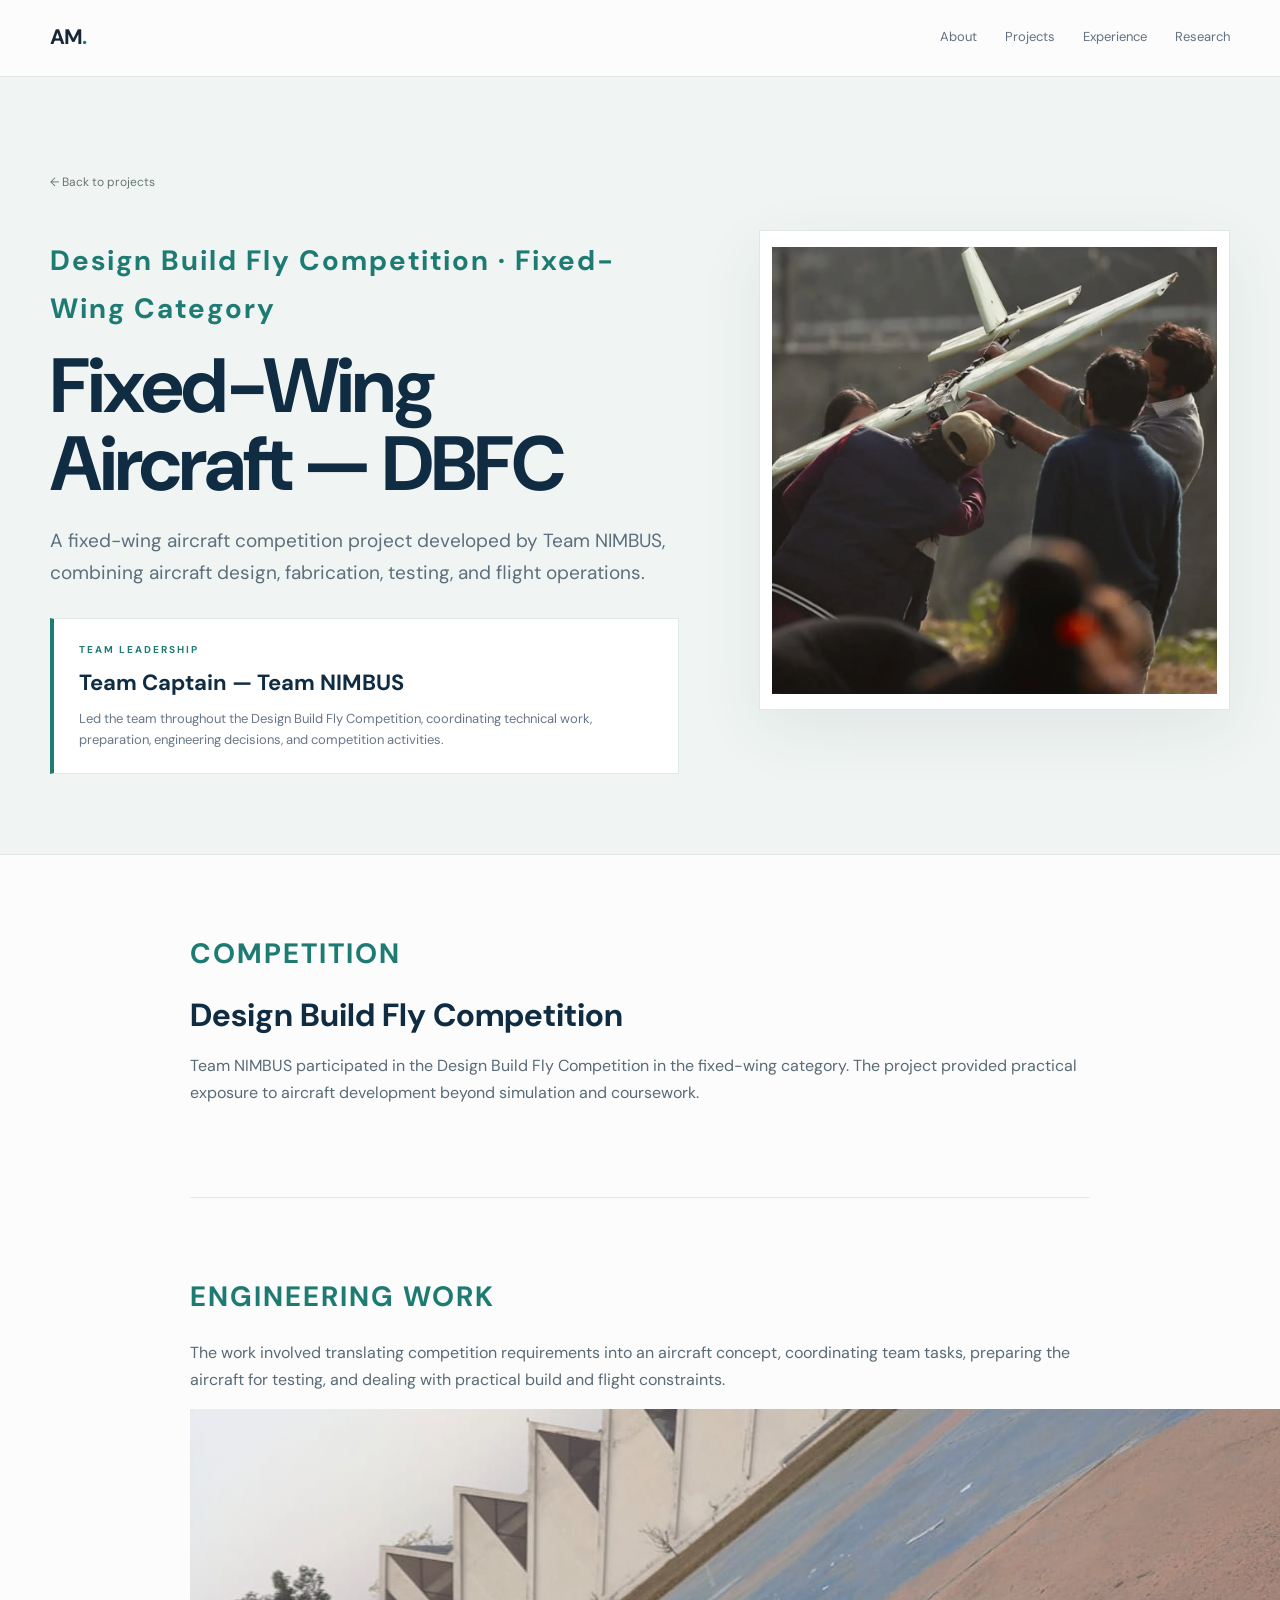
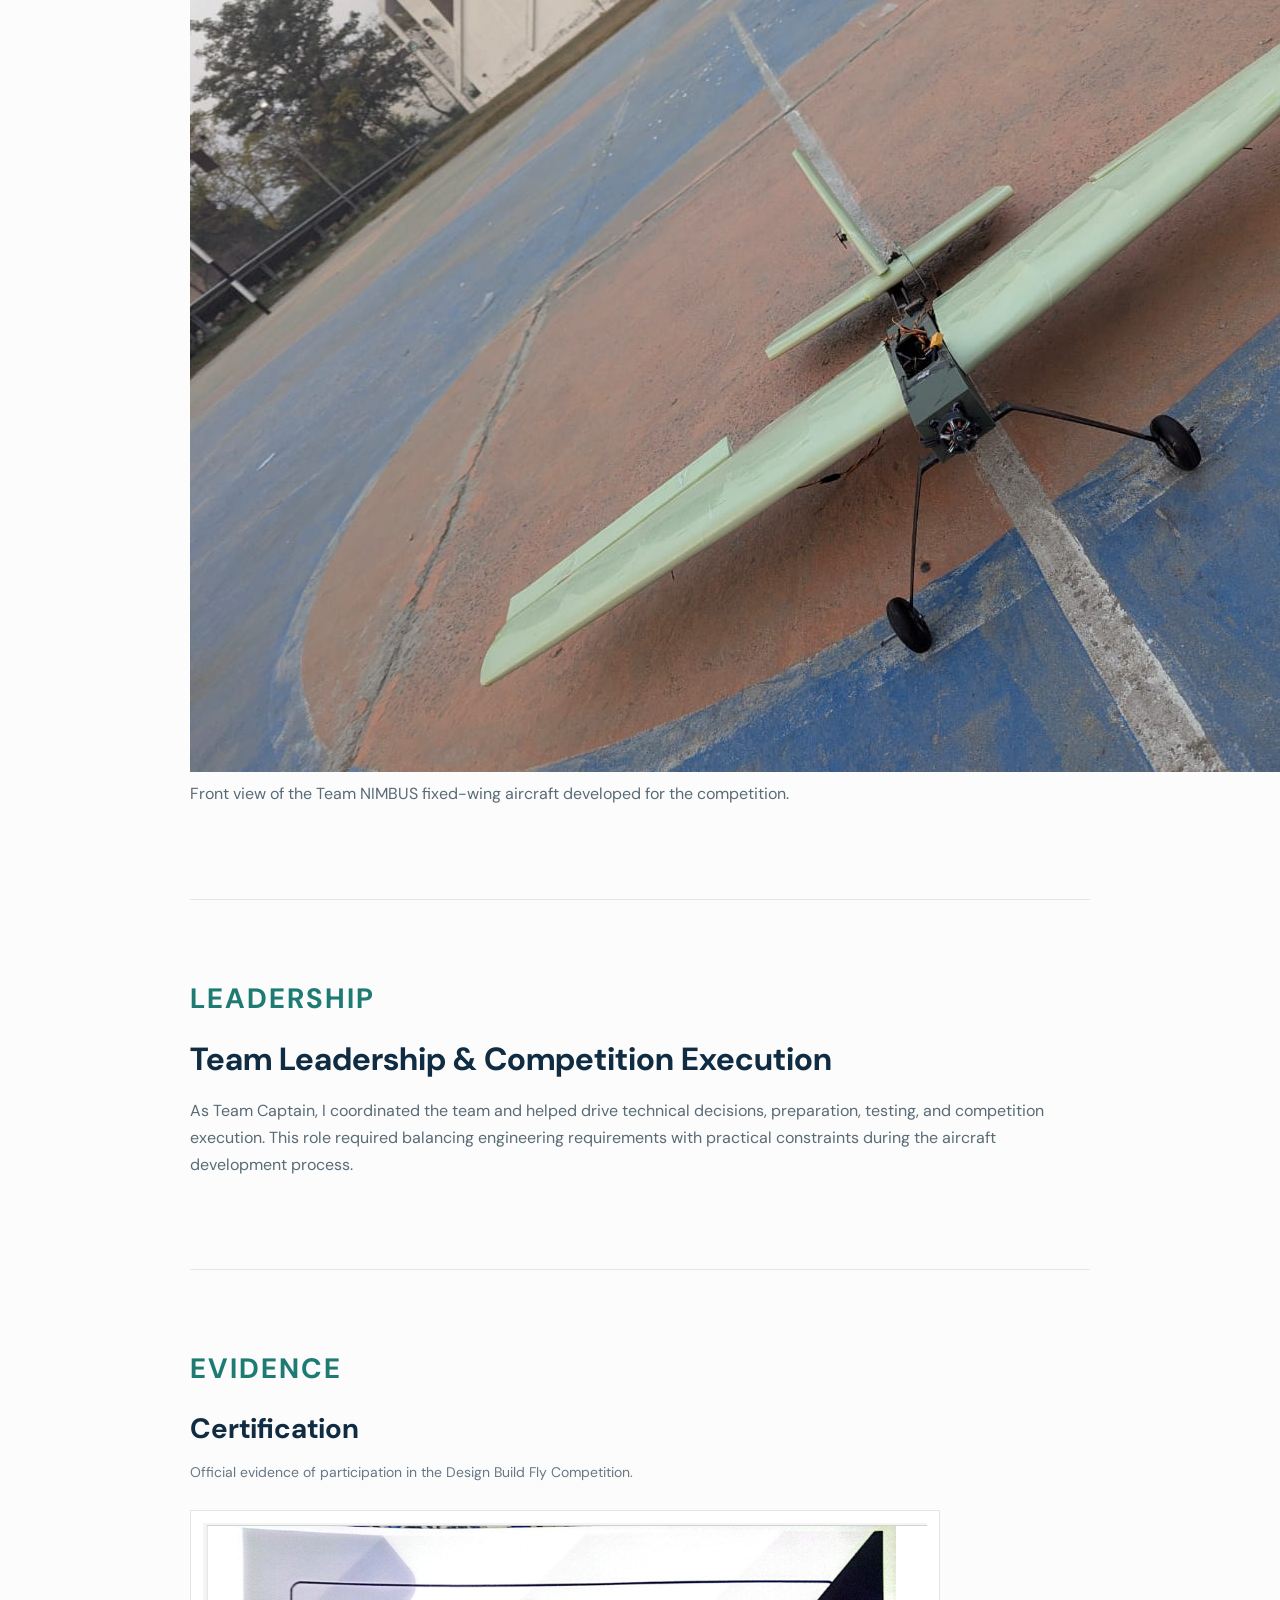
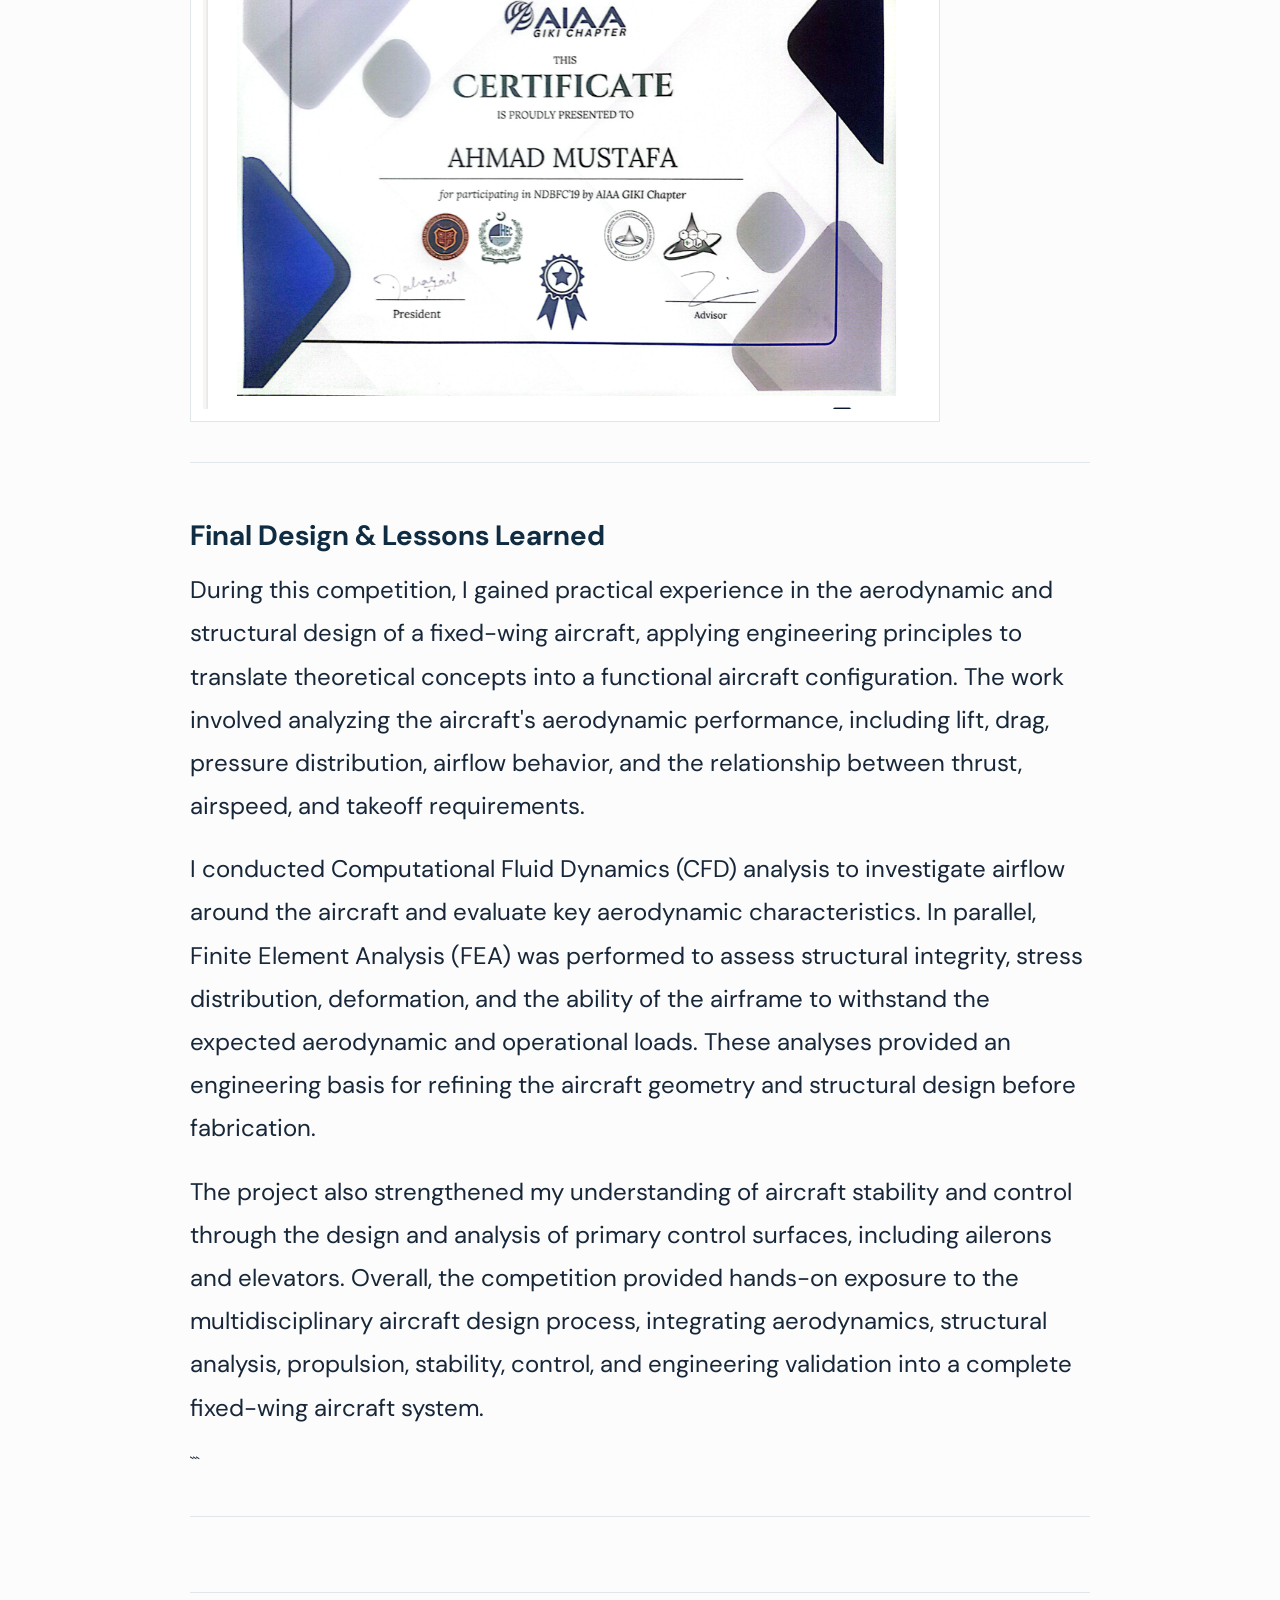
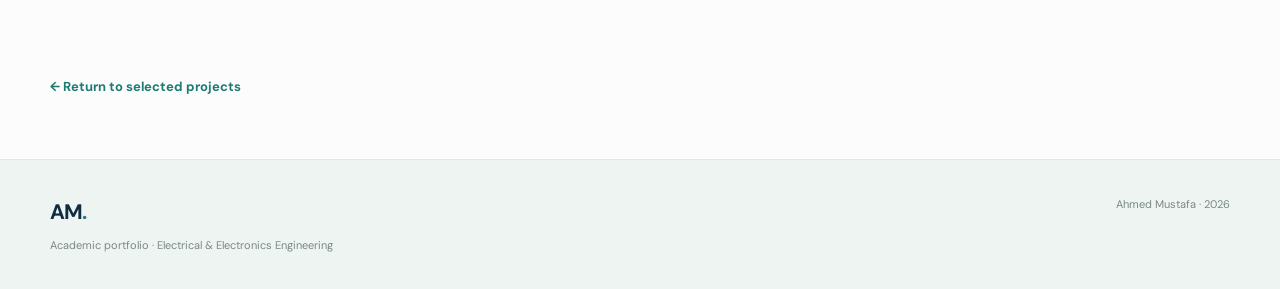
==== projects/dbfc.html @ f2a0d2e7 "Initial academic portfolio" ====
<!doctype html>
<html lang="en">

<head>
    <meta charset="utf-8">
    <meta name="viewport" content="width=device-width, initial-scale=1">

    <title>Fixed-Wing Aircraft — DBFC | Ahmed Mustafa</title>

    <link rel="stylesheet" href="../style.css">
    <link rel="stylesheet" href="../assets/project.css">
</head>

<body>

    <!-- =====================================================
         HEADER / NAVIGATION
         ===================================================== -->

    <header class="site-header">

        <div class="container nav">

            <a class="brand" href="../index.html">
                AM<span>.</span>
            </a>

            <button
                class="menu-toggle"
                aria-label="Menu"
            >
                ☰
            </button>

            <nav class="nav-links">

                <a href="../index.html#about">
                    About
                </a>

                <a href="../index.html#projects">
                    Projects
                </a>

                <a href="../index.html#experience">
                    Experience
                </a>

                <a href="../index.html#research">
                    Research
                </a>

            </nav>

        </div>

    </header>


    <!-- =====================================================
         MAIN CONTENT
         ===================================================== -->

    <main>


        <!-- =================================================
             PROJECT HERO
             ================================================= -->

        <section class="detail-hero">

            <div class="container detail-hero-grid">


                <!-- Project Information -->

                <div>

                    <a
                        class="back-link"
                        href="../index.html#projects"
                    >
                        ← Back to projects
                    </a>

                    <p class="eyebrow">
                        Design Build Fly Competition ·
                        Fixed-Wing Category
                    </p>

                    <h1>
                        Fixed-Wing Aircraft — DBFC
                    </h1>

                    <p class="detail-intro">
                        A fixed-wing aircraft competition project
                        developed by Team NIMBUS, combining aircraft
                        design, fabrication, testing, and flight
                        operations.
                    </p>


                    <!-- Leadership Highlight -->

                    <div class="leadership-highlight">

                        <p class="leadership-label">
                            TEAM LEADERSHIP
                        </p>

                        <p class="leadership-title">
                            Team Captain — Team NIMBUS
                        </p>

                        <p class="leadership-description">
                            Led the team throughout the Design Build
                            Fly Competition, coordinating technical
                            work, preparation, engineering decisions,
                            and competition activities.
                        </p>

                    </div>

                </div>


                <!-- Project Aircraft Photograph -->

                <div class="detail-image">

                    <img
                        src="../assets/dbfc2.jpeg"
                        alt="Team NIMBUS fixed-wing aircraft"
                    >

                </div>

            </div>

        </section>


        <!-- =================================================
             COMPETITION
             ================================================= -->

        <section class="detail-section">

            <p class="section-kicker">
                COMPETITION
            </p>

            <div class="detail-text">

                <h2 class="detail-heading">
                    Design Build Fly Competition
                </h2>

                <p>
                    Team NIMBUS participated in the Design Build Fly
                    Competition in the fixed-wing category. The
                    project provided practical exposure to aircraft
                    development beyond simulation and coursework.
                </p>

            </div>

        </section>


        <!-- =================================================
             ENGINEERING WORK
             ================================================= -->

        <section class="detail-section">

            <p class="section-kicker">
                ENGINEERING WORK
            </p>

            <div class="detail-text">

                <p>
                    The work involved translating competition
                    requirements into an aircraft concept,
                    coordinating team tasks, preparing the aircraft
                    for testing, and dealing with practical build
                    and flight constraints.
                </p>


                <!-- Aircraft Front Photograph -->

                <div class="dbfc-engineering-image">

                    <img
                        src="../assets/Front.jpeg"
                        alt="Front view of Team NIMBUS fixed-wing aircraft"
                    >

                    <p class="image-caption">
                        Front view of the Team NIMBUS fixed-wing
                        aircraft developed for the competition.
                    </p>

                </div>

            </div>

        </section>


        <!-- =================================================
             LEADERSHIP
             ================================================= -->

        <section class="detail-section">

            <p class="section-kicker">
                LEADERSHIP
            </p>

            <div class="detail-text">

                <h2 class="detail-heading">
                    Team Leadership & Competition Execution
                </h2>

                <p>
                    As Team Captain, I coordinated the team and
                    helped drive technical decisions, preparation,
                    testing, and competition execution. This role
                    required balancing engineering requirements
                    with practical constraints during the aircraft
                    development process.
                </p>

            </div>

        </section>


        <!-- =================================================
             EVIDENCE
             ================================================= -->

        <section class="detail-section">

            <p class="section-kicker">
                EVIDENCE
            </p>

            <div class="evidence-gallery">


                <!-- =============================================
                     01. CERTIFICATION
                     ============================================= -->

                <div class="evidence-item">

                    <h3>
                        Certification
                    </h3>

                    <p class="muted">
                        Official evidence of participation in the
                        Design Build Fly Competition.
                    </p>

                    <div class="evidence-image">

                        <img
                            src="../assets/dbfc_certificate.png"
                            alt="DBFC competition certificate"
                        >

                    </div>

                </div>


               

                <!-- =============================================
                     03. FINAL DESIGN & LESSONS LEARNED
                     ============================================= -->

                <div class="evidence-item">

                    <h3>
                        Final Design & Lessons Learned
                    </h3>

<p style="font-size: 1.5rem; line-height: 1.8;">
    During this competition, I gained practical experience in the
    aerodynamic and structural design of a fixed-wing aircraft,
    applying engineering principles to translate theoretical concepts
    into a functional aircraft configuration. The work involved
    analyzing the aircraft's aerodynamic performance, including lift,
    drag, pressure distribution, airflow behavior, and the relationship
    between thrust, airspeed, and takeoff requirements.
</p>

<p style="font-size: 1.5rem; line-height: 1.8;">
    I conducted Computational Fluid Dynamics (CFD) analysis to
    investigate airflow around the aircraft and evaluate key
    aerodynamic characteristics. In parallel, Finite Element Analysis
    (FEA) was performed to assess structural integrity, stress
    distribution, deformation, and the ability of the airframe to
    withstand the expected aerodynamic and operational loads. These
    analyses provided an engineering basis for refining the aircraft
    geometry and structural design before fabrication.
</p>

<p style="font-size: 1.5rem; line-height: 1.8;">
    The project also strengthened my understanding of aircraft
    stability and control through the design and analysis of primary
    control surfaces, including ailerons and elevators. Overall, the
    competition provided hands-on exposure to the multidisciplinary
    aircraft design process, integrating aerodynamics, structural
    analysis, propulsion, stability, control, and engineering
    validation into a complete fixed-wing aircraft system.
</p>
```


                </div>


            </div>

        </section>


        <!-- =================================================
             RETURN TO PROJECTS
             ================================================= -->

        <section class="detail-footer">

            <div class="container">

                <a
                    class="arrow-link"
                    href="../index.html#projects"
                >
                    ← Return to selected projects
                </a>

            </div>

        </section>

    </main>


    <!-- =====================================================
         FOOTER
         ===================================================== -->

    <footer>

        <div class="container footer-grid">


            <div>

                <a
                    class="brand footer-brand"
                    href="../index.html"
                >
                    AM<span>.</span>
                </a>

                <p>
                    Academic portfolio · Electrical & Electronics
                    Engineering
                </p>

            </div>


            <div>

                <p>
                    Ahmed Mustafa · 2026
                </p>

            </div>


        </div>

    </footer>


    <!-- =====================================================
         JAVASCRIPT
         ===================================================== -->

    <script src="../script.js"></script>

</body>

</html>
---- style.css ----
@import url('https://fonts.googleapis.com/css2?family=DM+Sans:wght@400;500;600;700&family=Playfair+Display:ital,wght@0,500;0,600;1,500;1,600&display=swap');


/* =========================================================
   1. ROOT VARIABLES
   ========================================================= */

:root {
    --ink: #172638;
    --navy: #102c43;
    --muted: #687787;
    --line: #dfe7e9;
    --paper: #fbfcfb;
    --soft: #eef5f3;
    --teal: #1e7b73;
    --max: 1180px;
}


/* =========================================================
   2. RESET & BASE STYLES
   ========================================================= */

* {
    box-sizing: border-box;
    margin: 0;
    padding: 0;
}

html {
    scroll-behavior: smooth;
}

body {
    font-family: "DM Sans", Arial, sans-serif;
    background: var(--paper);
    color: var(--ink);
    line-height: 1.7;
}

a {
    text-decoration: none;
    color: inherit;
}

.container {
    width: min(calc(100% - 56px), var(--max));
    margin: auto;
}


/* =========================================================
   3. HEADER / NAVIGATION
   ========================================================= */

.site-header {
    position: sticky;
    top: 0;
    z-index: 20;
    background: rgba(251, 252, 251, 0.94);
    backdrop-filter: blur(14px);
    border-bottom: 1px solid var(--line);
}

.nav {
    height: 76px;
    display: flex;
    align-items: center;
    justify-content: space-between;
}

.brand {
    font-size: 21px;
    font-weight: 700;
    letter-spacing: -1px;
}

.brand span {
    color: var(--teal);
}

.nav-links {
    display: flex;
    gap: 28px;
    font-size: 13px;
    color: #637180;
}

.nav-links a {
    padding: 28px 0;
    border-bottom: 2px solid transparent;
}

.nav-links a:hover {
    color: var(--ink);
    border-color: var(--teal);
}

.menu-toggle {
    display: none;
    border: 0;
    background: none;
    font-size: 24px;
}


/* =========================================================
   4. TYPOGRAPHY / COMMON TEXT
   ========================================================= */

.eyebrow,
.section-kicker {
    font-size: 28px;
    letter-spacing: 2px;
    font-weight: 700;
    color: var(--teal);
}

em {
    font-family: "Playfair Display", serif;
    font-weight: 500;
    color: var(--teal);
}

.muted {
    color: var(--muted);
    font-size: 14px;
}


/* =========================================================
   5. HERO SECTION
   ========================================================= */

.hero {
    min-height: 700px;
    display: grid;
    grid-template-columns: 1.02fr 0.98fr;
    gap: 70px;
    align-items: center;
    padding-top: 70px;
    padding-bottom: 80px;
}

.hero h1 {
    font-size: clamp(68px, 9vw, 116px);
    line-height: 0.9;
    letter-spacing: -5px;
    margin: 18px 0 27px;
    color: var(--navy);
}

.hero-lead {
    font-size: 20px;
    line-height: 1.6;
    color: #586978;
    max-width: 630px;
}

.hero-actions {
    display: flex;
    gap: 12px;
    margin: 34px 0;
}

.btn {
    display: inline-flex;
    align-items: center;
    justify-content: center;
    gap: 12px;
    padding: 13px 19px;
    border-radius: 7px;
    font-size: 13px;
    font-weight: 700;
    border: 1px solid var(--line);
    transition: 0.2s;
}

.btn-dark {
    background: var(--navy);
    color: #fff;
    border-color: var(--navy);
}

.btn-dark:hover {
    transform: translateY(-2px);
}

.btn-light {
    background: #fff;
}

.hero-meta {
    display: flex;
    gap: 22px;
    flex-wrap: wrap;
    color: #8a969f;
    font-size: 11px;
    text-transform: uppercase;
    letter-spacing: 1px;
}


/* =========================================================
   6. HERO VISUAL / PROFILE IMAGE
   ========================================================= */

.hero-visual {
    position: relative;
    min-height: 500px;
    display: flex;
    align-items: center;
    justify-content: center;
}

.hero-frame {
    width: fit-content;
    max-width: 90%;
    background: #fff;
    border: 1px solid var(--line);
    padding: 12px;
    box-shadow: 0 25px 70px rgba(27, 54, 67, 0.09);
    transform: rotate(2deg);
    position: relative;
    z-index: 2;
}

.hero-frame img {
    display: block;
    width: auto;
    height: auto;
    max-width: 100%;
    max-height: 480px;
    object-fit: contain;
}
.image-placeholder span {
    font-size: 12px;
    font-weight: 700;
    letter-spacing: 1.5px;
}

.image-placeholder small {
    font-size: 10px;
    color: #8b9c98;
    max-width: 190px;
}

.frame-label {
    position: absolute;
    bottom: -28px;
    left: 15px;
    font-size: 10px;
    letter-spacing: 2px;
    color: #82908e;
}

.orbit {
    position: absolute;
    border: 1px solid #b9d6cf;
    border-radius: 50%;
    z-index: 1;
}

.orbit-a {
    width: 430px;
    height: 430px;
}

.orbit-b {
    width: 520px;
    height: 270px;
    transform: rotate(-28deg);
    border-color: #d8e6e2;
}

.hero-note {
    position: absolute;
    right: 0;
    bottom: 28px;
    background: #fff;
    border: 1px solid var(--line);
    padding: 11px 14px;
    font-size: 10px;
    color: #65756f;
    box-shadow: 0 10px 30px rgba(20, 50, 60, 0.06);
    z-index: 3;
}

.dot {
    display: inline-block;
    width: 7px;
    height: 7px;
    background: var(--teal);
    border-radius: 50%;
    margin-right: 7px;
}


/* =========================================================
   7. INTRODUCTION STRIP
   ========================================================= */

.intro-strip {
    background: var(--soft);
    border-top: 1px solid var(--line);
    border-bottom: 1px solid var(--line);
}

.intro-grid {
    display: grid;
    grid-template-columns: 200px 1fr;
    gap: 60px;
    padding: 62px 0;
}

.statement {
    font-size: 25px;
    line-height: 1.55;
    max-width: 850px;
    color: #314657;
}

.arrow-link {
    display: inline-flex;
    gap: 10px;
    align-items: center;
    margin-top: 23px;
    font-size: 13px;
    font-weight: 700;
    color: var(--teal);
}


/* =========================================================
   8. GENERAL SECTION STYLES
   ========================================================= */

.section {
    padding-top: 115px;
    padding-bottom: 115px;
}

.section-head {
    margin-bottom: 55px;
    max-width: 850px;
}

.section-head h2 {
    font-size: 48px;
    line-height: 1.12;
    letter-spacing: -1.8px;
    color: var(--navy);
    margin-top: 12px;
}


/* =========================================================
   9. ABOUT SECTION
   ========================================================= */

.two-col {
    display: grid;
    grid-template-columns: 1.35fr 0.65fr;
    gap: 80px;
}

.prose p {
    color: var(--muted);
    font-size: 15px;
    max-width: 760px;
    margin-bottom: 20px;
    text-align: justify;

}

.prose .large {
    font-size: 24px;
    line-height: 1.55;
    color: #2e4556;
        text-align: justify;
}

.quote-card {
    background: #f0f6f3;
    border: 1px solid #d8e6e1;
    padding: 35px;
    height: fit-content;   /* ← add this */
    align-self: start;     /* ← add this if it's a grid/flex child */
}

.quote-mark {
    font-family: "Playfair Display", serif;
    font-size: 60px;
    line-height: 0.6;
    color: var(--teal);
}

.quote-card p {
    font-family: "Playfair Display", serif;
    font-size: 23px;
    line-height: 1.45;
    margin: 15px 0 25px;
    color: #294451;
}

.card-line {
    height: 1px;
    background: #cbded8;
    margin-bottom: 15px;
}

.quote-card span:last-child {
    font-size: 9px;
    letter-spacing: 2px;
    font-weight: 700;
    color: #71817c;
}


/* =========================================================
   10. EDUCATION SECTION
   ========================================================= */

.soft-section {
    background: #f0f5f3;
    border-top: 1px solid var(--line);
    border-bottom: 1px solid var(--line);
}

.education {
    display: grid;
    grid-template-columns: 90px 1fr 40px;
    gap: 35px;
    background: #fff;
    border: 1px solid var(--line);
    padding: 42px;
}

.edu-year {
    font-family: "Playfair Display", serif;
    font-size: 28px;
    color: var(--teal);
}

.education h3 {
    font-size: 32px;
    line-height: 1.2;
    color: var(--navy);
    margin: 5px 0 8px;
}

.institution {
    font-size: 15px;
    font-weight: 600;
    color: #455b69;
    margin-bottom: 18px;
}

.edu-index {
    text-align: right;
    color: #a0aaa9;
    font-size: 11px;
}


/* =========================================================
   11. DISCIPLINES / WHAT I LEARNED
   ========================================================= */

.discipline-grid {
    display: grid;
    grid-template-columns: repeat(3, 1fr);
    border-top: 1px solid var(--line);
    border-left: 1px solid var(--line);
}

.discipline {
    padding: 30px;
    border-right: 1px solid var(--line);
    border-bottom: 1px solid var(--line);
    min-height: 220px;
    background: #fff;
}

.discipline span {
    font-size: 10px;
    color: var(--teal);
    font-weight: 700;
}

.discipline h3 {
    font-size: 22px;
    color: var(--navy);
    margin: 17px 0 9px;
}

.discipline p {
    font-size: 13px;
    color: var(--muted);
    margin-bottom: 20px;
}

.discipline b {
    font-size: 10px;
    letter-spacing: 0.7px;
    color: #647770;
}


/* =========================================================
   12. PROJECTS SECTION
   ========================================================= */

.projects-section {
    background: #fafcfb;
    border-top: 1px solid var(--line);
    border-bottom: 1px solid var(--line);
}

.project-head {
    display: flex;
    justify-content: space-between;
    gap: 70px;
    align-items: end;
    max-width: none;
}

.max-copy {
    max-width: 390px;
}


/* =========================================================
   13. FEATURED PROJECT
   ========================================================= */

.project-feature {
    display: grid;
    grid-template-columns: 1.15fr 0.85fr;
    background: #fff;
    border: 1px solid var(--line);
    margin-bottom: 25px;
}

.project-photo {
    min-height: 470px;
    position: relative;
    padding: 14px;
    overflow: hidden;
}

.project-photo img {
    display: block;
    width: 100%;
    height: 440px;
    object-fit: cover;
    object-position: center;
}

.photo-index {
    position: absolute;
    left: 28px;
    bottom: 27px;
    font-size: 9px;
    letter-spacing: 2px;
    color: #667a74;
    background: #fff;
    padding: 5px 7px;
}

.project-info {
    padding: 55px 52px;
}

.project-info h3 {
    font-size: 39px;
    line-height: 1.15;
    color: var(--navy);
    margin: 13px 0 18px;
}

.project-info p:not(.eyebrow) {
    color: var(--muted);
    font-size: 14px;
}


/* =========================================================
   14. PROJECT TAGS
   ========================================================= */

.tag-row {
    display: flex;
    flex-wrap: wrap;
    gap: 7px;
    margin-top: 20px;
}

.tag-row span {
    font-size: 10px;
    font-weight: 700;
    color: #62746f;
    background: #edf4f1;
    padding: 5px 8px;
    border-radius: 4px;
}


/* =========================================================
   15. SMALL PROJECTS
   ========================================================= */

/* =========================================================
   15. SMALL PROJECTS
   ========================================================= */

.project-pair {
    display: grid;
    grid-template-columns: 1fr 1fr;
    gap: 25px;
}

.project-small {
    display: grid;
    grid-template-columns: 1fr;
    background: #fff;
    border: 1px solid var(--line);
}

.small-photo {
    width: 100%;
    height: 320px;
    padding: 10px;
    overflow: hidden;
    display: flex;
    align-items: center;
    justify-content: center;
}

.small-photo img {
    display: block;
    width: 100%;
    height: 100%;
    object-fit: contain;
    object-position: center;
}

.small-content {
    padding: 34px 30px;
}

.small-content h3 {
    font-size: 24px;
    line-height: 1.25;
    color: var(--navy);
    margin: 10px 0 12px;
}

.small-content p:not(.eyebrow) {
    font-size: 13px;
    color: var(--muted);
}
/* =========================================================
   16. EXPERIENCE / TIMELINE
   ========================================================= */

.timeline {
    border-left: 1px solid #cfdcd8;
    margin-left: 8px;
}

.timeline-item {
    position: relative;
    padding: 0 0 65px 40px;
}

.timeline-number {
    position: absolute;
    left: -15px;
    top: 0;
    width: 30px;
    height: 30px;
    border-radius: 50%;
    background: var(--paper);
    border: 1px solid #b9d1ca;
    color: var(--teal);
    font-size: 9px;
    font-weight: 700;
    display: flex;
    align-items: center;
    justify-content: center;
}

.timeline-body h3 {
    font-size: 27px;
    line-height: 1.25;
    color: var(--navy);
    margin: 7px 0 5px;
}

.role {
    color: var(--teal);
    font-size: 13px;
    font-weight: 600;
    margin-bottom: 12px;
}
/* =========================================================
   LEADERSHIP & ENGAGEMENT
   ========================================================= */

.engagement-section {
    background: var(--paper);
}

.engagement-grid {
    display: grid;
    grid-template-columns: 1fr 1fr;
    gap: 25px;
}

.engagement-card {
    display: grid;
    grid-template-columns: 60px 1fr;
    gap: 25px;

    background: #fff;
    border: 1px solid var(--line);
    padding: 35px;

    transition: 0.2s ease;
}

.engagement-card:hover {
    transform: translateY(-3px);
    box-shadow: 0 15px 40px rgba(27, 54, 67, 0.07);
}

.engagement-number {
    font-family: "Playfair Display", serif;
    font-size: 25px;
    color: var(--teal);
}

.engagement-content h3 {
    font-size: 30px;
    line-height: 1.2;
    color: var(--navy);
    margin: 12px 0 8px;
}

.engagement-role {
    color: var(--teal);
    font-size: 13px;
    font-weight: 700;
    margin-bottom: 15px;
}

.engagement-content .muted {
    line-height: 1.7;
}

/* =========================================================
   17. RESEARCH SECTION
   ========================================================= */

.research-banner {
    background: var(--navy);
    color: #fff;
    padding: 110px 0;
}

.research-grid {
    display: grid;
    grid-template-columns: 1fr 1fr;
    gap: 90px;
}

.research-banner h2 {
    font-size: 52px;
    line-height: 1.1;
    letter-spacing: -2px;
    margin-top: 12px;
}

.research-banner .section-kicker {
    color: #9bd0c4;
}

.research-lead {
    font-size: 20px;
    line-height: 1.6;
    color: #d3dfdc;
    max-width: 570px;
}

.research-list {
    display: flex;
    flex-wrap: wrap;
    gap: 8px;
    margin-top: 28px;
}

.research-list span {
    border: 1px solid rgba(210, 230, 224, 0.25);
    padding: 8px 11px;
    font-size: 10px;
    color: #d7e6e2;
}


/* =========================================================
   18. CONTACT / NEXT CHAPTER
   ========================================================= */

.contact-section {
    padding-top: 80px;
    padding-bottom: 80px;
}

.contact-box {
    display: flex;
    justify-content: space-between;
    gap: 60px;
    align-items: end;
    border-top: 1px solid var(--line);
    padding-top: 55px;
}

.contact-box h2 {
    font-size: 42px;
    line-height: 1.15;
    color: var(--navy);
    margin: 10px 0 15px;
}

.contact-box .muted {
    max-width: 620px;
}

.contact-actions {
    display: flex;
    gap: 10px;
    flex-shrink: 0;
}


/* =========================================================
   19. FOOTER
   ========================================================= */

footer {
    background: #eef4f1;
    border-top: 1px solid var(--line);
    padding: 35px 0;
}

.footer-grid {
    display: flex;
    justify-content: space-between;
    gap: 40px;
    color: #7a8885;
    font-size: 11px;
}

.footer-brand {
    color: var(--navy);
    display: block;
    margin-bottom: 5px;
}


/* =========================================================
   20. RESPONSIVE DESIGN — TABLET
   ========================================================= */

@media (max-width: 900px) {

    .nav-links {
        display: none;
        position: absolute;
        top: 76px;
        left: 0;
        right: 0;
        background: var(--paper);
        padding: 12px 28px 20px;
        border-bottom: 1px solid var(--line);
        flex-direction: column;
    }

    .nav-links.open {
        display: flex;
    }

    .nav-links a {
        padding: 12px 0;
    }

    .menu-toggle {
        display: block;
    }

    .hero {
        grid-template-columns: 1fr;
        gap: 30px;
    }

    .hero-visual {
        min-height: 430px;
    }

    .two-col,
    .research-grid {
        grid-template-columns: 1fr;
        gap: 40px;
    }

    .discipline-grid {
        grid-template-columns: 1fr 1fr;
    }

    .project-head {
        display: block;
    }

    .project-head .max-copy {
        margin-top: 20px;
    }

    .project-feature {
        grid-template-columns: 1fr;
    }

    .project-info {
        padding: 40px;
    }

    .project-pair {
        grid-template-columns: 1fr;
    }
    .engagement-grid {
    grid-template-columns: 1fr;
}
}


/* =========================================================
   21. RESPONSIVE DESIGN — MOBILE
   ========================================================= */

@media (max-width: 600px) {

    .container {
        width: min(calc(100% - 36px), var(--max));
    }

    .hero {
        padding-top: 45px;
    }

    .hero h1 {
        font-size: 67px;
        letter-spacing: -3px;
    }

    .hero-lead {
        font-size: 17px;
    }

    .hero-meta {
        gap: 10px;
        flex-direction: column;
    }

    .hero-visual {
        min-height: 370px;
    }

    .hero-frame {
        width: 75%;
    }

    .orbit-a {
        width: 300px;
        height: 300px;
    }

    .orbit-b {
        width: 350px;
        height: 190px;
    }

    .intro-grid {
        grid-template-columns: 1fr;
        gap: 20px;
        padding: 42px 0;
    }

    .statement {
        font-size: 20px;
    }

    .section {
        padding-top: 80px;
        padding-bottom: 80px;
    }

    .section-head h2 {
        font-size: 38px;
    }

    .education {
        grid-template-columns: 1fr;
        gap: 15px;
        padding: 28px;
    }

    .edu-index {
        display: none;
    }

    .discipline-grid {
        grid-template-columns: 1fr;
    }

    .discipline {
        min-height: 0;
    }

    .project-photo {
        min-height: 300px;
    }

    .project-photo .image-placeholder {
        min-height: 280px;
    }

    .project-info {
        padding: 30px;
    }

    .project-info h3 {
        font-size: 31px;
    }

    .small-photo {
        min-height: 220px;
    }

    .small-photo .image-placeholder {
        min-height: 200px;
    }

    .project-small {
        grid-template-columns: 1fr;
    }

    .small-content {
        padding: 28px;
    }

    .timeline-item {
        padding-left: 28px;
    }

    .timeline-body h3 {
        font-size: 22px;
    }

    .research-banner {
        padding: 80px 0;
    }

    .research-banner h2 {
        font-size: 39px;
    }

    .research-lead {
        font-size: 17px;
    }

    .contact-box {
        display: block;
    }

    .contact-actions {
        margin-top: 25px;
        flex-wrap: wrap;
    }

    .footer-grid {
        display: block;
    }

    .footer-grid > div + div {
        margin-top: 20px;
    }
}
---- assets/project.css ----
/* =========================================================
   PROJECT DETAIL PAGE
   ========================================================= */


/* =========================================================
   1. DETAIL HERO
   ========================================================= */

.detail-hero {
    padding: 90px 0 80px;
    background: #f0f5f3;
    border-bottom: 1px solid var(--line);
}

.detail-hero-grid {
    display: grid;
    grid-template-columns: 1fr 0.75fr;
    gap: 80px;
    align-items: center;
}


/* =========================================================
   2. BACK LINK
   ========================================================= */

.back-link {
    display: inline-block;
    font-size: 12px;
    color: #667770;
    margin-bottom: 45px;
}


/* =========================================================
   3. PROJECT TITLE
   ========================================================= */

.detail-hero h1 {
    font-size: clamp(48px, 6vw, 78px);
    line-height: 1.02;
    letter-spacing: -3px;
    color: var(--navy);
    margin: 14px 0 22px;
}


/* =========================================================
   4. PROJECT INTRODUCTION
   ========================================================= */

.detail-intro {
    font-size: 19px;
    line-height: 1.65;
    color: #5d6f7c;
    max-width: 680px;
}


/* =========================================================
   5. PROJECT ROLE
   ========================================================= */

.detail-role {
    margin-top: 25px;
    color: #52646d;
    font-size: 13px;
}


/* =========================================================
   6. LEADERSHIP HIGHLIGHT
   ========================================================= */

.leadership-highlight {
    margin-top: 30px;
    padding: 22px 25px;
    background: #ffffff;
    border-left: 4px solid var(--teal);
    border-top: 1px solid var(--line);
    border-right: 1px solid var(--line);
    border-bottom: 1px solid var(--line);
}

.leadership-label {
    font-size: 10px;
    letter-spacing: 2px;
    font-weight: 700;
    color: var(--teal);
    margin-bottom: 6px;
}

.leadership-title {
    font-size: 22px;
    font-weight: 700;
    color: var(--navy);
    margin-bottom: 8px;
}

.leadership-description {
    font-size: 13px;
    line-height: 1.6;
    color: var(--muted);
}


/* =========================================================
   7. DETAIL PAGE HEADINGS
   ========================================================= */

.detail-heading {
    font-size: 32px;
    line-height: 1.2;
    color: var(--navy);
    margin-bottom: 18px;
}


/* =========================================================
   8. DETAIL HERO IMAGE
   ========================================================= */

.detail-image {
    min-height: 480px;
    padding: 12px;
    background: #fff;
    border: 1px solid var(--line);
    box-shadow: 0 20px 60px rgba(30, 60, 70, 0.08);

    display: flex;
    align-items: center;
    justify-content: center;

    overflow: hidden;
}

.detail-image img {
    display: block;
    width: auto;
    height: auto;

    max-width: 100%;
    max-height: 456px;

    object-fit: contain;
    object-position: center;
}


/* =========================================================
   9. PROJECT DETAIL SECTIONS
   ========================================================= */

.detail-section {
    width: min(calc(100% - 56px), 900px);
    margin: auto;
    padding: 75px 0;
    border-bottom: 1px solid var(--line);
}

.detail-section .section-kicker {
    margin-bottom: 18px;
}


/* =========================================================
   10. PROJECT TEXT
   ========================================================= */

.detail-text {
    font-size: 16px;
    color: #596b77;
}

.detail-text p {
    margin-bottom: 16px;
}

.detail-text ul {
    padding-left: 20px;
}

.detail-text li {
    margin: 7px 0;
}


/* =========================================================
   11. EVIDENCE GALLERY
   ========================================================= */

.evidence-gallery {
    display: flex;
    flex-direction: column;
    gap: 55px;
}

.evidence-item {
    padding-bottom: 40px;
    border-bottom: 1px solid var(--line);
}

.evidence-item h3 {
    font-size: 28px;
    line-height: 1.25;
    color: var(--navy);
    margin-bottom: 15px;
}

.evidence-item p {
    margin-bottom: 20px;
}

.evidence-item > .muted {
    max-width: 700px;
    margin-bottom: 25px;
}


/* =========================================================
   12. EVIDENCE IMAGES
   ========================================================= */

.evidence-image {
    display: flex;
    align-items: center;
    justify-content: center;

    width: 100%;
    max-width: 750px;

    padding: 12px;
    margin-top: 25px;

    background: #fff;
    border: 1px solid var(--line);
}

.evidence-image img {
    display: block;

    width: auto;
    height: auto;

    max-width: 100%;
    max-height: 700px;

    object-fit: contain;
}


/* =========================================================
   13. DBFC FRONT AIRCRAFT PHOTO
   ========================================================= */

/*
   Controls Front.jpeg in the ENGINEERING WORK section.

   Same maximum width as the certificate.
   The original aspect ratio is preserved.
   The image is NOT cropped.
*/

.dbfc-aircraft-image {
    display: block;

    width: 100%;
    max-width: 750px;

    height: auto;
    max-height: 700px;

    object-fit: contain;
    object-position: center;

    margin: 25px auto;

    border: 1px solid var(--line);
    background: #fff;
}


/* =========================================================
   14. PROJECT FOOTER
   ========================================================= */

.detail-footer {
    padding: 60px 0;
}


/* =========================================================
   15. TABLET
   ========================================================= */

@media (max-width: 800px) {

    .detail-hero-grid {
        grid-template-columns: 1fr;
        gap: 40px;
    }

    .detail-hero {
        padding: 55px 0;
    }

    .back-link {
        margin-bottom: 30px;
    }

    .detail-image {
        min-height: 360px;
        height: 360px;
    }

    .detail-image img {
        max-width: 100%;
        max-height: 320px;
    }

    .leadership-highlight {
        padding: 18px 20px;
    }

    .leadership-title {
        font-size: 19px;
    }

    .detail-heading {
        font-size: 27px;
    }

    .evidence-item h3 {
        font-size: 24px;
    }

    .dbfc-aircraft-image {
        width: 100%;
        max-width: 750px;
        max-height: 500px;
    }
}


/* =========================================================
   16. MOBILE
   ========================================================= */

@media (max-width: 600px) {

    .dbfc-aircraft-image {
        width: 100%;
        max-width: 100%;
        max-height: 400px;

        margin: 25px auto;
    }

    .evidence-item h3 {
        font-size: 23px;
    }

    .evidence-image {
        width: 100%;
        max-width: 100%;
    }

    .evidence-image img {
        max-width: 100%;
        max-height: 500px;
    }
}
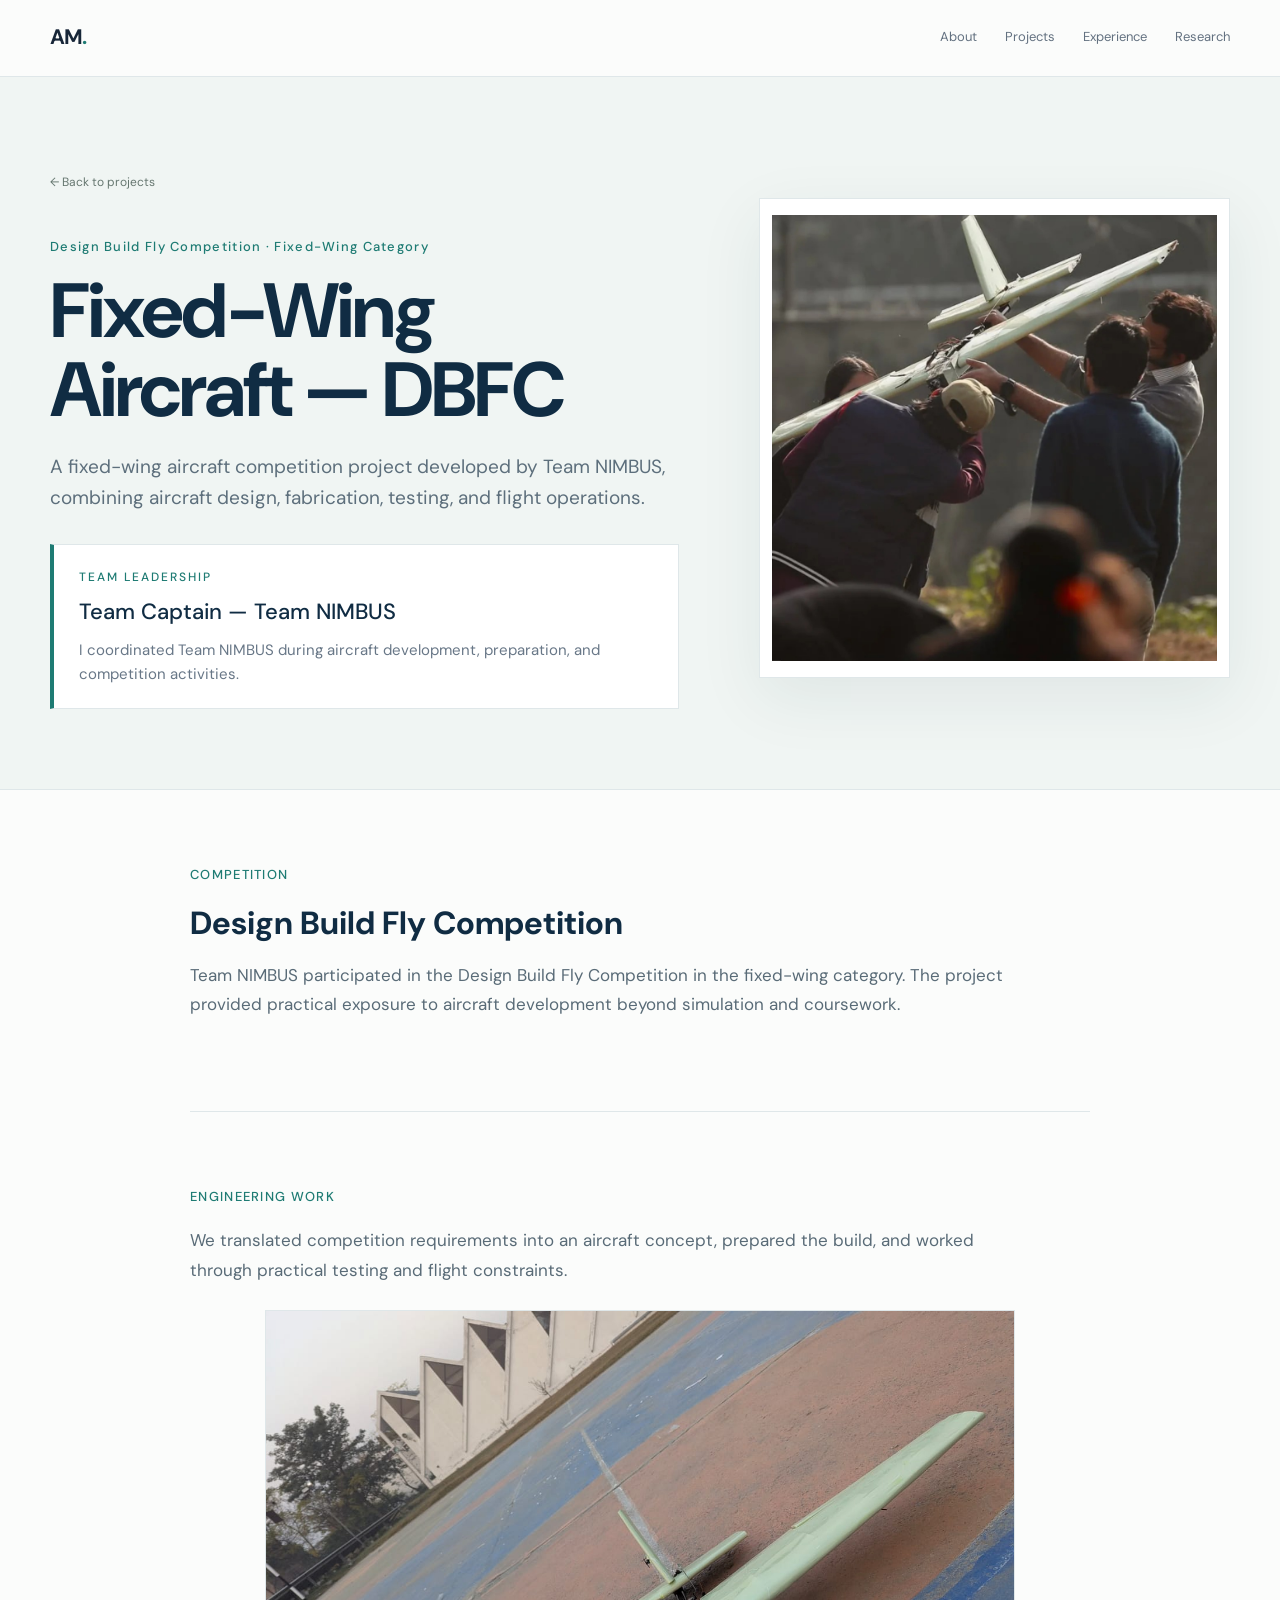
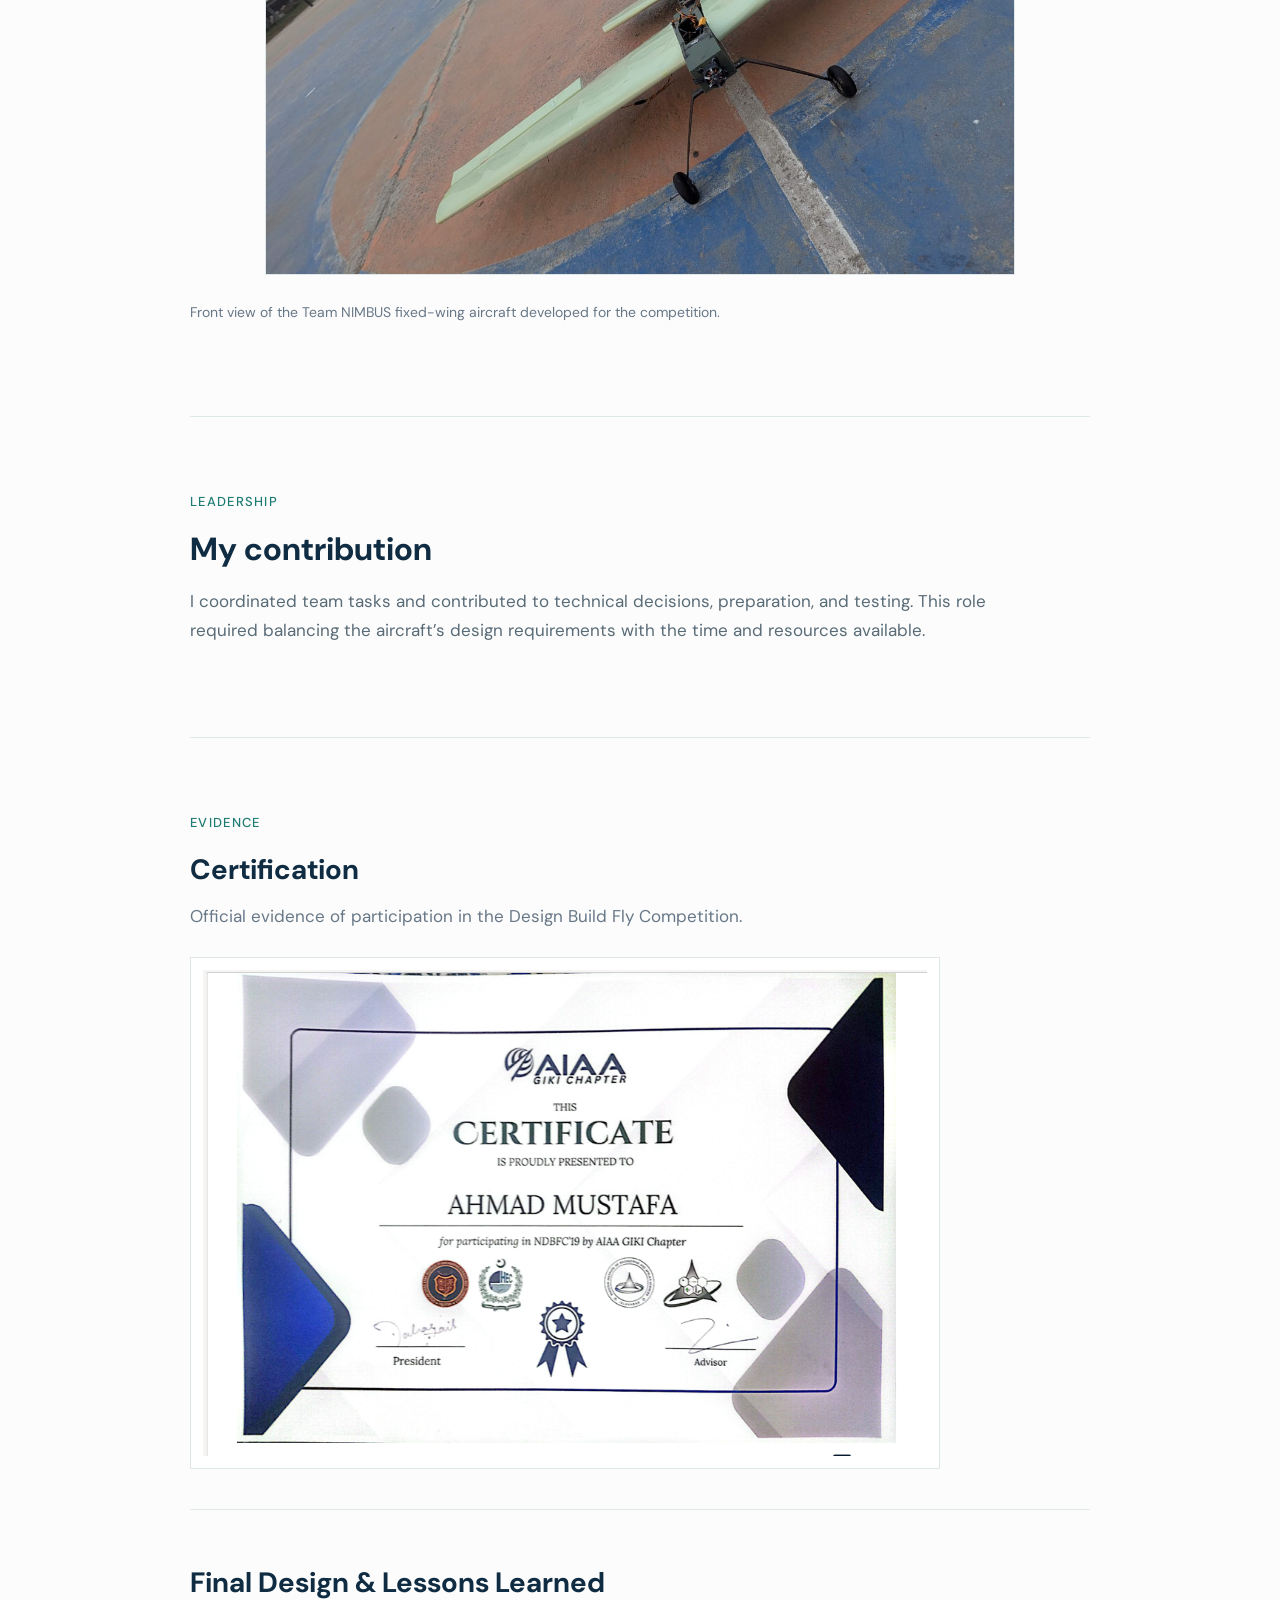
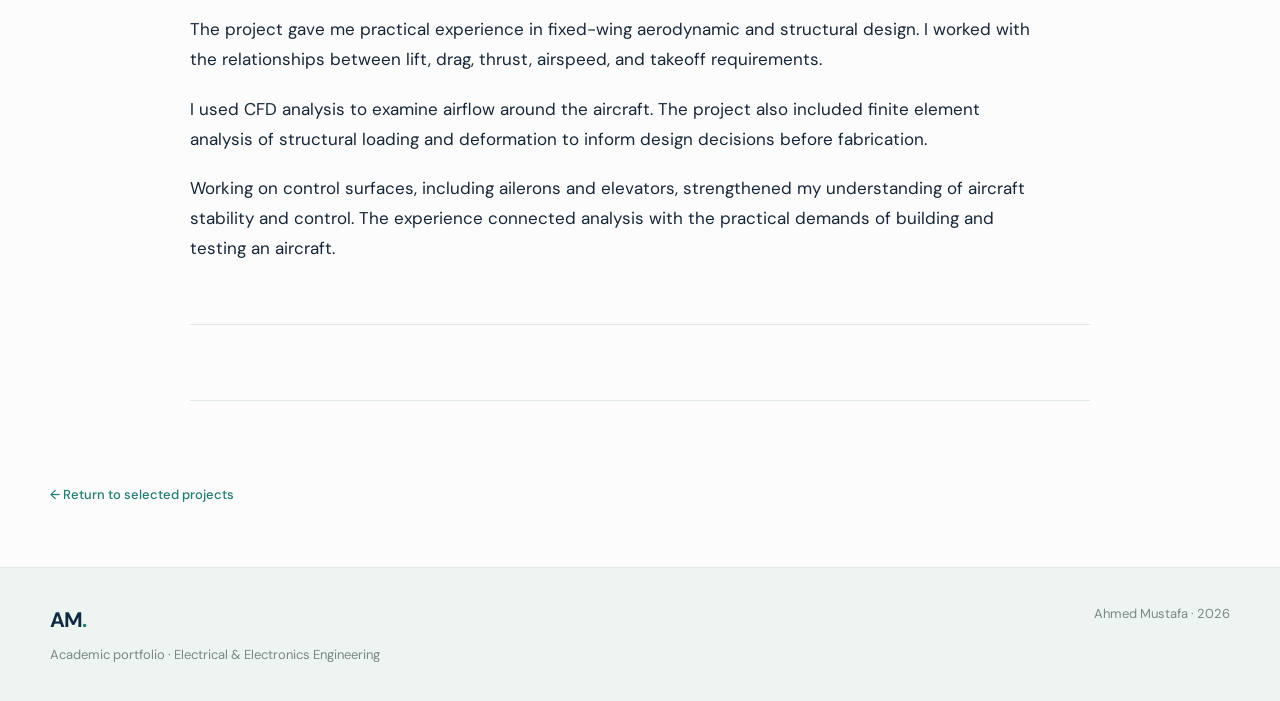
==== commit 36bd2743: "Clarify research portfolio wording and improve readability while preserving theme" ====
--- a/projects/dbfc.html
+++ b/projects/dbfc.html
@@ -13,10 +13,6 @@
 
 <body>
 
-    <!-- =====================================================
-         HEADER / NAVIGATION
-         ===================================================== -->
-
     <header class="site-header">
 
         <div class="container nav">
@@ -27,12 +23,12 @@
 
             <button
                 class="menu-toggle"
-                aria-label="Menu"
+                aria-label="Menu" aria-expanded="false" aria-controls="site-navigation"
             >
                 ☰
             </button>
 
-            <nav class="nav-links">
+            <nav class="nav-links" id="site-navigation" aria-label="Main navigation">
 
                 <a href="../index.html#about">
                     About
@@ -56,24 +52,11 @@
 
     </header>
 
-
-    <!-- =====================================================
-         MAIN CONTENT
-         ===================================================== -->
-
     <main>
 
-
-        <!-- =================================================
-             PROJECT HERO
-             ================================================= -->
-
         <section class="detail-hero">
 
             <div class="container detail-hero-grid">
-
-
-                <!-- Project Information -->
 
                 <div>
 
@@ -100,9 +83,6 @@
                         operations.
                     </p>
 
-
-                    <!-- Leadership Highlight -->
-
                     <div class="leadership-highlight">
 
                         <p class="leadership-label">
@@ -113,19 +93,11 @@
                             Team Captain — Team NIMBUS
                         </p>
 
-                        <p class="leadership-description">
-                            Led the team throughout the Design Build
-                            Fly Competition, coordinating technical
-                            work, preparation, engineering decisions,
-                            and competition activities.
-                        </p>
+                        <p class="leadership-description">I coordinated Team NIMBUS during aircraft development, preparation, and competition activities.</p>
 
                     </div>
 
                 </div>
-
-
-                <!-- Project Aircraft Photograph -->
 
                 <div class="detail-image">
 
@@ -139,11 +111,6 @@
             </div>
 
         </section>
-
-
-        <!-- =================================================
-             COMPETITION
-             ================================================= -->
 
         <section class="detail-section">
 
@@ -168,33 +135,19 @@
 
         </section>
 
-
-        <!-- =================================================
-             ENGINEERING WORK
-             ================================================= -->
-
-        <section class="detail-section">
-
-            <p class="section-kicker">
+        <section class="detail-section">
+
+            <h2 class="section-kicker">
                 ENGINEERING WORK
-            </p>
+            </h2>
 
             <div class="detail-text">
 
-                <p>
-                    The work involved translating competition
-                    requirements into an aircraft concept,
-                    coordinating team tasks, preparing the aircraft
-                    for testing, and dealing with practical build
-                    and flight constraints.
-                </p>
-
-
-                <!-- Aircraft Front Photograph -->
+                <p>We translated competition requirements into an aircraft concept, prepared the build, and worked through practical testing and flight constraints.</p>
 
                 <div class="dbfc-engineering-image">
 
-                    <img
+                    <img class="dbfc-aircraft-image"
                         src="../assets/Front.jpeg"
                         alt="Front view of Team NIMBUS fixed-wing aircraft"
                     >
@@ -210,11 +163,6 @@
 
         </section>
 
-
-        <!-- =================================================
-             LEADERSHIP
-             ================================================= -->
-
         <section class="detail-section">
 
             <p class="section-kicker">
@@ -224,39 +172,22 @@
             <div class="detail-text">
 
                 <h2 class="detail-heading">
-                    Team Leadership & Competition Execution
+                    My contribution
                 </h2>
 
-                <p>
-                    As Team Captain, I coordinated the team and
-                    helped drive technical decisions, preparation,
-                    testing, and competition execution. This role
-                    required balancing engineering requirements
-                    with practical constraints during the aircraft
-                    development process.
-                </p>
-
-            </div>
-
-        </section>
-
-
-        <!-- =================================================
-             EVIDENCE
-             ================================================= -->
-
-        <section class="detail-section">
-
-            <p class="section-kicker">
+                <p>I coordinated team tasks and contributed to technical decisions, preparation, and testing. This role required balancing the aircraft’s design requirements with the time and resources available.</p>
+
+            </div>
+
+        </section>
+
+        <section class="detail-section">
+
+            <h2 class="section-kicker">
                 EVIDENCE
-            </p>
+            </h2>
 
             <div class="evidence-gallery">
-
-
-                <!-- =============================================
-                     01. CERTIFICATION
-                     ============================================= -->
 
                 <div class="evidence-item">
 
@@ -280,63 +211,23 @@
 
                 </div>
 
-
-               
-
-                <!-- =============================================
-                     03. FINAL DESIGN & LESSONS LEARNED
-                     ============================================= -->
-
                 <div class="evidence-item">
 
                     <h3>
                         Final Design & Lessons Learned
                     </h3>
 
-<p style="font-size: 1.5rem; line-height: 1.8;">
-    During this competition, I gained practical experience in the
-    aerodynamic and structural design of a fixed-wing aircraft,
-    applying engineering principles to translate theoretical concepts
-    into a functional aircraft configuration. The work involved
-    analyzing the aircraft's aerodynamic performance, including lift,
-    drag, pressure distribution, airflow behavior, and the relationship
-    between thrust, airspeed, and takeoff requirements.
-</p>
-
-<p style="font-size: 1.5rem; line-height: 1.8;">
-    I conducted Computational Fluid Dynamics (CFD) analysis to
-    investigate airflow around the aircraft and evaluate key
-    aerodynamic characteristics. In parallel, Finite Element Analysis
-    (FEA) was performed to assess structural integrity, stress
-    distribution, deformation, and the ability of the airframe to
-    withstand the expected aerodynamic and operational loads. These
-    analyses provided an engineering basis for refining the aircraft
-    geometry and structural design before fabrication.
-</p>
-
-<p style="font-size: 1.5rem; line-height: 1.8;">
-    The project also strengthened my understanding of aircraft
-    stability and control through the design and analysis of primary
-    control surfaces, including ailerons and elevators. Overall, the
-    competition provided hands-on exposure to the multidisciplinary
-    aircraft design process, integrating aerodynamics, structural
-    analysis, propulsion, stability, control, and engineering
-    validation into a complete fixed-wing aircraft system.
-</p>
-```
-
-
-                </div>
-
-
-            </div>
-
-        </section>
-
-
-        <!-- =================================================
-             RETURN TO PROJECTS
-             ================================================= -->
+<p>The project gave me practical experience in fixed-wing aerodynamic and structural design. I worked with the relationships between lift, drag, thrust, airspeed, and takeoff requirements.</p>
+
+<p>I used CFD analysis to examine airflow around the aircraft. The project also included finite element analysis of structural loading and deformation to inform design decisions before fabrication.</p>
+
+<p>Working on control surfaces, including ailerons and elevators, strengthened my understanding of aircraft stability and control. The experience connected analysis with the practical demands of building and testing an aircraft.</p>
+
+                </div>
+
+            </div>
+
+        </section>
 
         <section class="detail-footer">
 
@@ -355,15 +246,9 @@
 
     </main>
 
-
-    <!-- =====================================================
-         FOOTER
-         ===================================================== -->
-
     <footer>
 
         <div class="container footer-grid">
-
 
             <div>
 
@@ -381,7 +266,6 @@
 
             </div>
 
-
             <div>
 
                 <p>
@@ -390,16 +274,10 @@
 
             </div>
 
-
         </div>
 
     </footer>
 
-
-    <!-- =====================================================
-         JAVASCRIPT
-         ===================================================== -->
-
     <script src="../script.js"></script>
 
 </body>
--- a/style.css
+++ b/style.css
@@ -369,7 +369,7 @@
     font-size: 15px;
     max-width: 760px;
     margin-bottom: 20px;
-    text-align: justify;
+    text-align: left;
 
 }
 
@@ -377,7 +377,7 @@
     font-size: 24px;
     line-height: 1.55;
     color: #2e4556;
-        text-align: justify;
+        text-align: left;
 }
 
 .quote-card {
@@ -1094,4 +1094,38 @@
     .footer-grid > div + div {
         margin-top: 20px;
     }
-}+}
+/* Readability refinements — existing theme and typography families retained. */
+
+html { scroll-padding-top: 100px; }
+p, li { overflow-wrap: break-word; }
+.eyebrow, .section-kicker { font-size: 13px; line-height: 1.6; font-weight: 500; letter-spacing: 1.3px; }
+.prose p { font-size: 17px; line-height: 1.75; max-width: 68ch; }
+.statement { font-size: 22px; max-width: 65ch; }
+.muted, .discipline p, .project-info p:not(.eyebrow), .small-content p:not(.eyebrow) { font-size: 16px; line-height: 1.7; }
+.discipline .tool-list { display: block; font-size: 12px; color: #647770; line-height: 1.7; }
+.btn, .arrow-link, .tag-row span, .engagement-role { font-weight: 500; }
+.tag-row span, .research-list span { font-size: 12px; }
+.hero-actions { flex-wrap: wrap; }
+.hero-meta { font-size: 12px; line-height: 1.6; }
+.hero-visual { min-width: 0; }
+.orbit { max-width: 100%; }
+.project-feature-stacked { background: #fff; border: 1px solid var(--line); margin-bottom: 25px; }
+.project-info p { max-width: 68ch; }
+.education + .education { margin-top: 20px; }
+.research-lead { font-size: 20px; line-height: 1.7; }
+.research-banner h2 em { color: #9bd0c4; }
+.footer-grid { font-size: 13px; line-height: 1.7; }
+a:focus-visible, button:focus-visible { outline: 2px solid var(--teal); outline-offset: 5px; }
+.section-head h2, .education h3, .project-info h3, .engagement-content h3 { overflow-wrap: break-word; }
+@media (max-width: 600px) {
+  .prose p { font-size: 16px; }
+  .statement { font-size: 20px; }
+  .hero h1 { font-size: clamp(48px, 16vw, 67px); }
+  .hero-visual { min-height: 330px; }
+  .orbit-b { width: 100%; }
+  .project-photo { min-height: 0; }
+  .project-photo img { height: auto; max-height: 440px; }
+  .engagement-card { grid-template-columns: 30px minmax(0, 1fr); gap: 15px; padding: 25px; }
+  .research-lead { font-size: 17px; }
+}
--- a/assets/project.css
+++ b/assets/project.css
@@ -370,4 +370,19 @@
         max-width: 100%;
         max-height: 500px;
     }
-}+}
+/* Shared reading rhythm without changing the project-page theme. */
+.detail-text, .evidence-item > p { font-size: 17px; line-height: 1.75; text-align: left; }
+.detail-text p, .evidence-item > p { max-width: 70ch; }
+.detail-text li { margin: 12px 0; }
+.detail-role, .leadership-description { font-size: 15px; }
+.leadership-label { font-size: 12px; font-weight: 500; }
+.leadership-title { font-weight: 500; }
+.detail-hero-grid > div { min-width: 0; }
+.detail-hero h1 { overflow-wrap: break-word; }
+.image-caption { font-size: 14px; color: var(--muted); margin-top: 12px; }
+@media (max-width: 600px) {
+  .detail-hero h1 { font-size: clamp(36px, 10vw, 52px); letter-spacing: -1.5px; }
+  .detail-section { width: calc(100% - 36px); padding: 50px 0; }
+  .detail-text, .evidence-item > p { font-size: 16px; }
+}
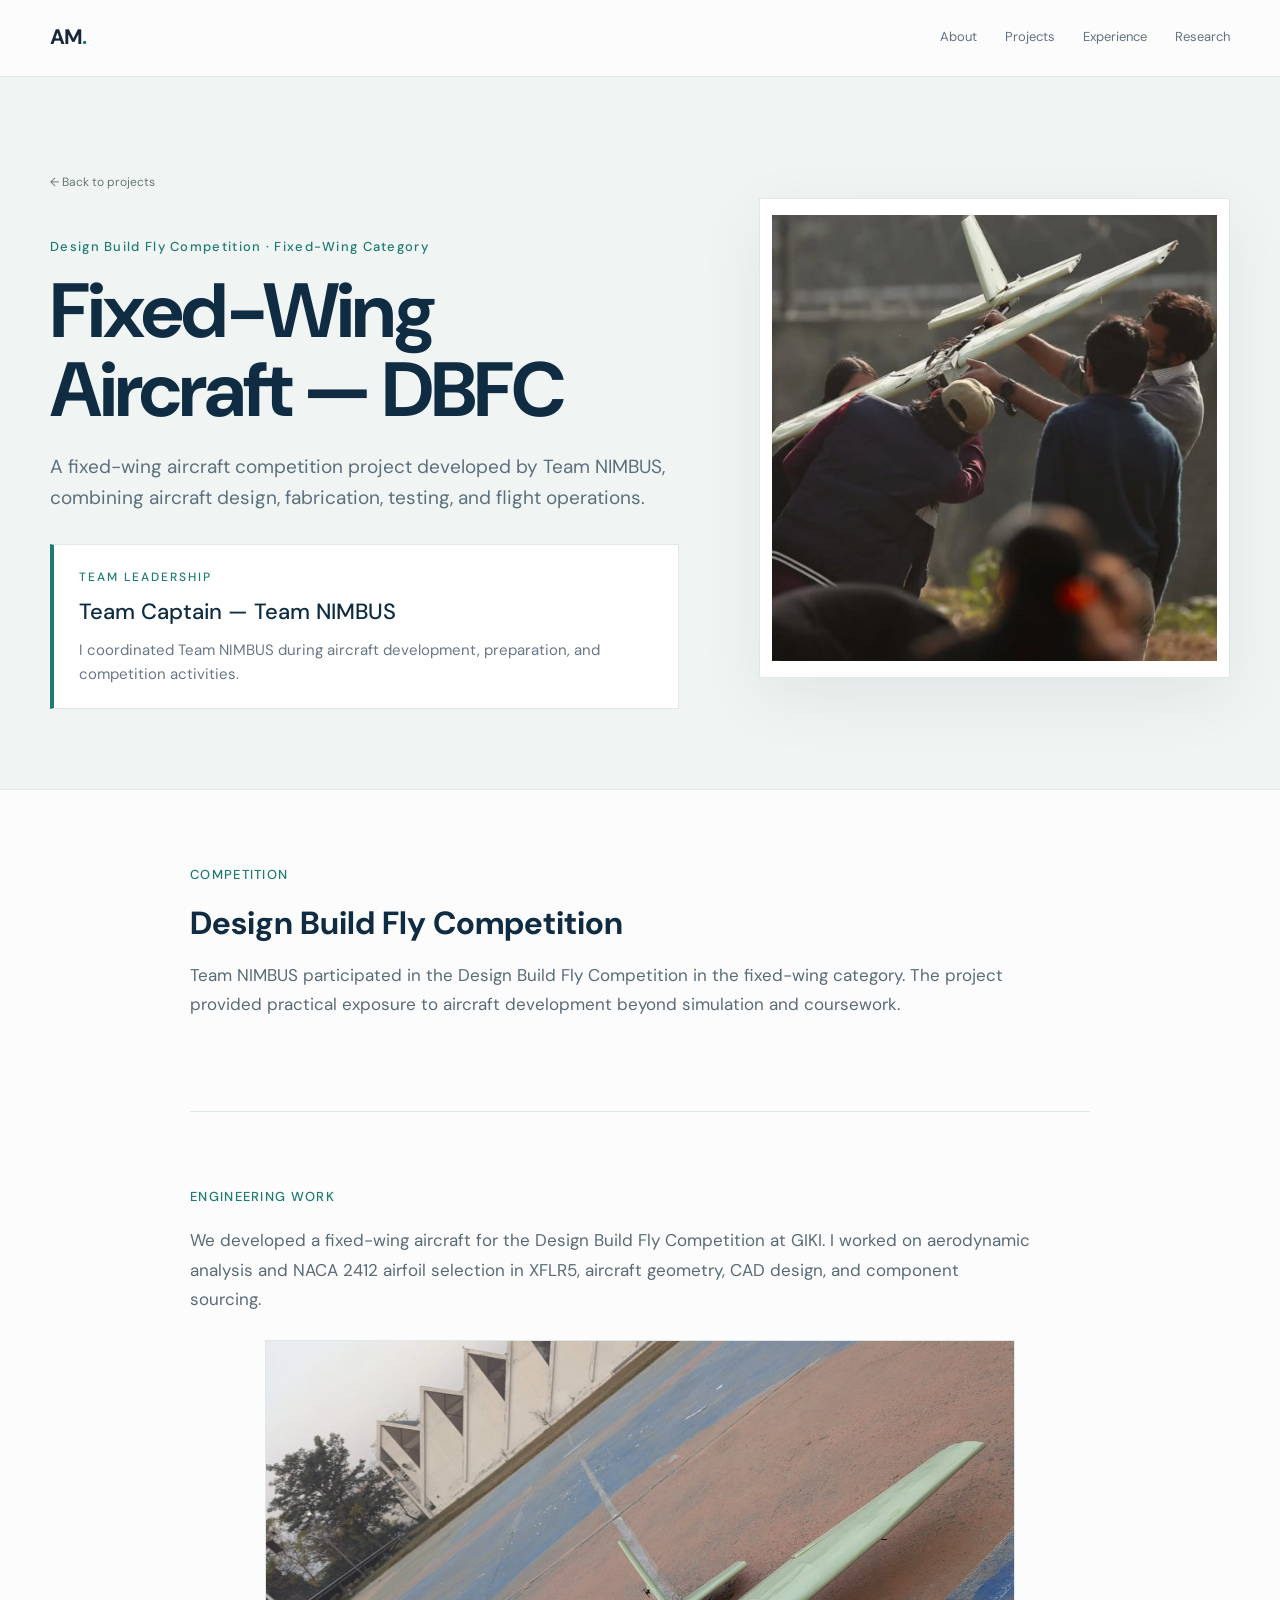
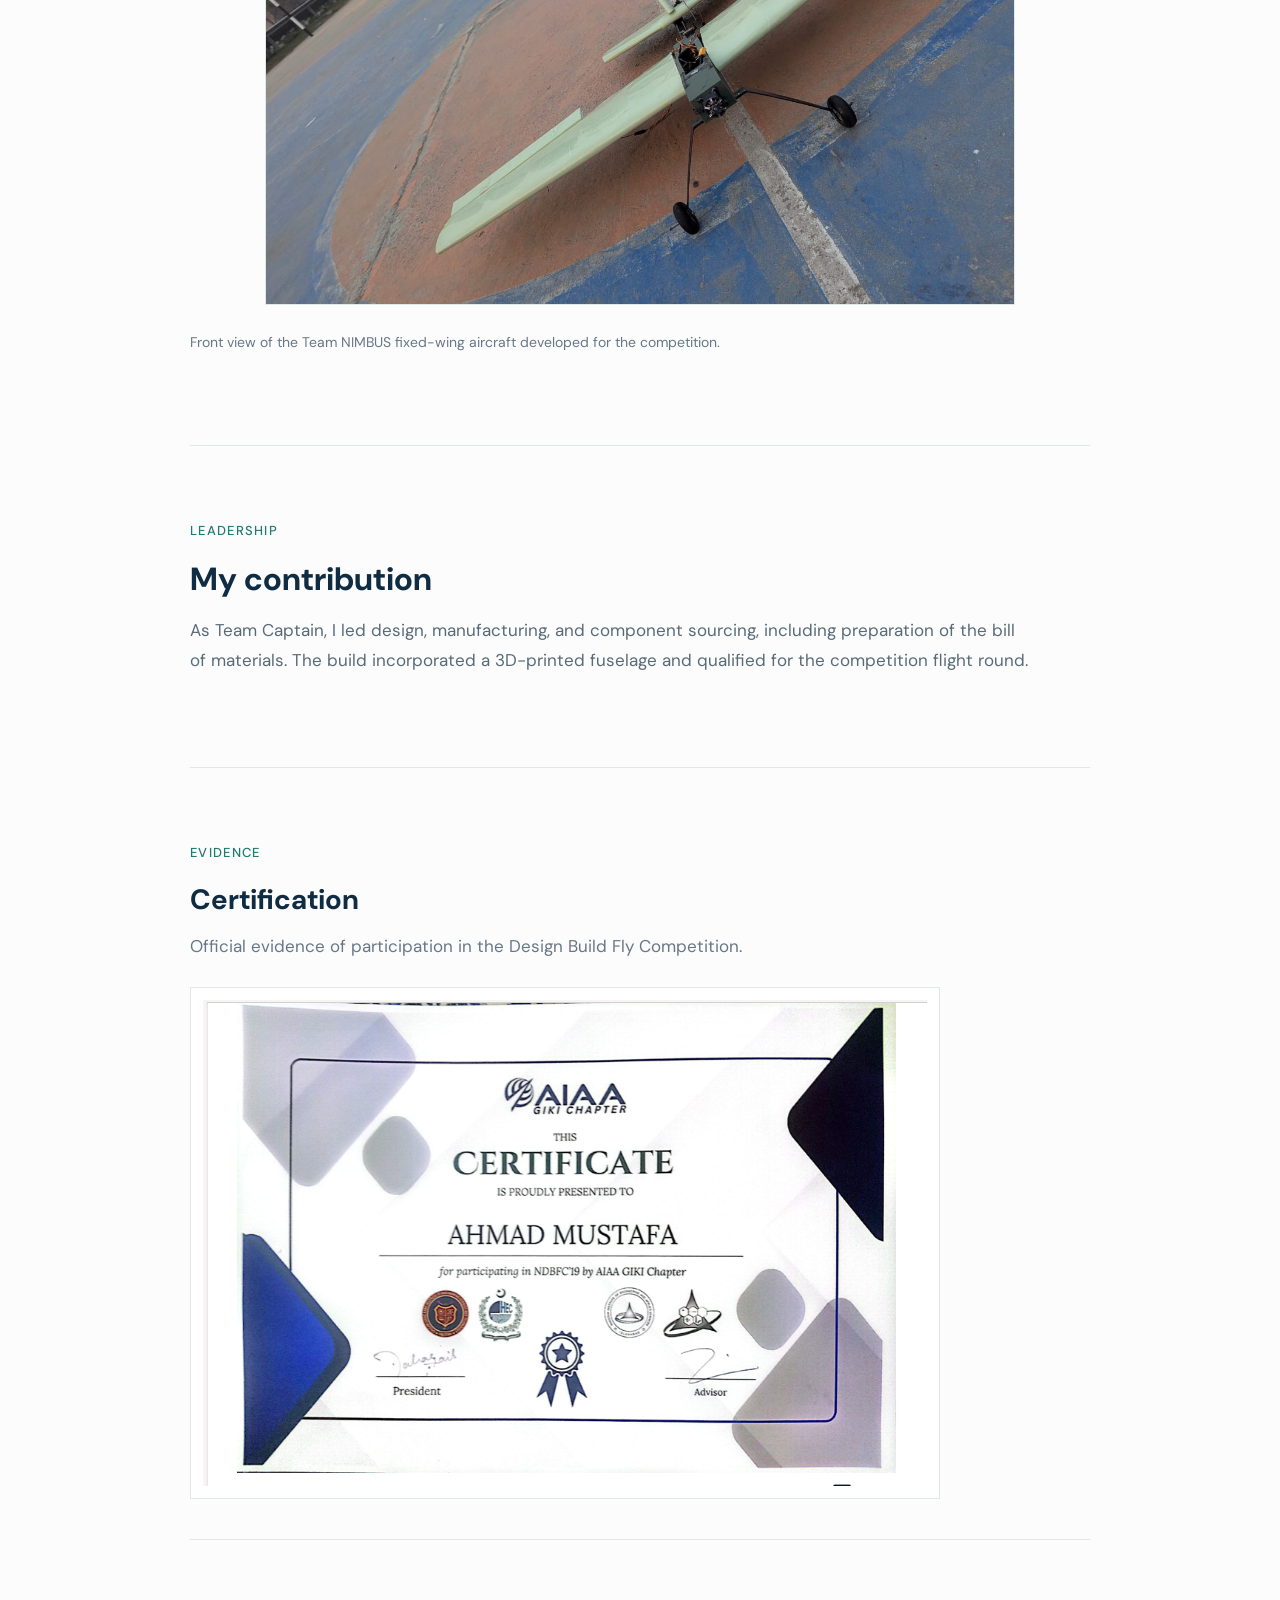
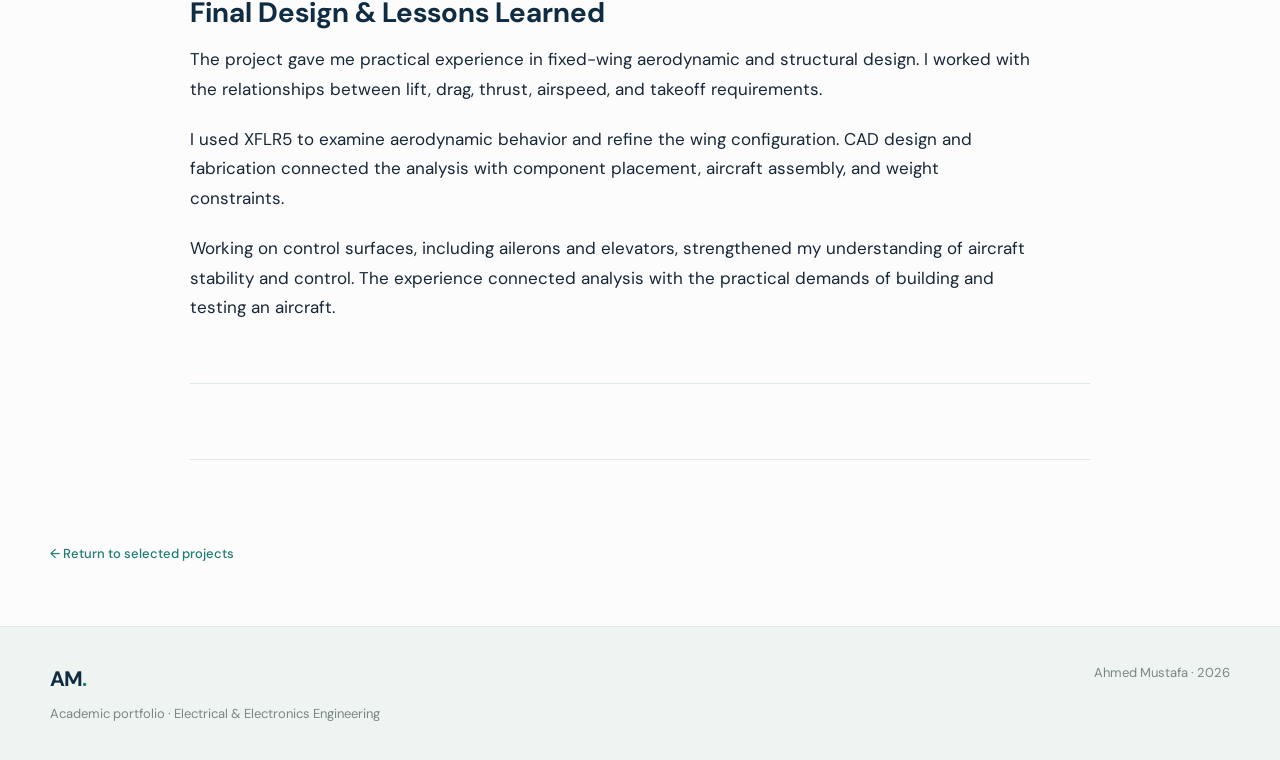
==== commit 480ad5bb: "Update portfolio skills, projects and professional experience from CV" ====
--- a/projects/dbfc.html
+++ b/projects/dbfc.html
@@ -143,7 +143,7 @@
 
             <div class="detail-text">
 
-                <p>We translated competition requirements into an aircraft concept, prepared the build, and worked through practical testing and flight constraints.</p>
+                <p>We developed a fixed-wing aircraft for the Design Build Fly Competition at GIKI. I worked on aerodynamic analysis and NACA 2412 airfoil selection in XFLR5, aircraft geometry, CAD design, and component sourcing.</p>
 
                 <div class="dbfc-engineering-image">
 
@@ -175,7 +175,7 @@
                     My contribution
                 </h2>
 
-                <p>I coordinated team tasks and contributed to technical decisions, preparation, and testing. This role required balancing the aircraft’s design requirements with the time and resources available.</p>
+                <p>As Team Captain, I led design, manufacturing, and component sourcing, including preparation of the bill of materials. The build incorporated a 3D-printed fuselage and qualified for the competition flight round.</p>
 
             </div>
 
@@ -219,7 +219,7 @@
 
 <p>The project gave me practical experience in fixed-wing aerodynamic and structural design. I worked with the relationships between lift, drag, thrust, airspeed, and takeoff requirements.</p>
 
-<p>I used CFD analysis to examine airflow around the aircraft. The project also included finite element analysis of structural loading and deformation to inform design decisions before fabrication.</p>
+<p>I used XFLR5 to examine aerodynamic behavior and refine the wing configuration. CAD design and fabrication connected the analysis with component placement, aircraft assembly, and weight constraints.</p>
 
 <p>Working on control surfaces, including ailerons and elevators, strengthened my understanding of aircraft stability and control. The experience connected analysis with the practical demands of building and testing an aircraft.</p>
 
--- a/style.css
+++ b/style.css
@@ -1129,3 +1129,31 @@
   .engagement-card { grid-template-columns: 30px minmax(0, 1fr); gap: 15px; padding: 25px; }
   .research-lead { font-size: 17px; }
 }
+
+/* Skills & Expertise — grouped within the existing portfolio theme. */
+.skills-intro { margin-top: 22px; max-width: 65ch; }
+.skills-grid { display: grid; grid-template-columns: repeat(2, minmax(0, 1fr)); gap: 25px; }
+.skill-card { background: #fff; border: 1px solid var(--line); padding: 34px; }
+.skill-number { color: var(--teal); font-size: 12px; letter-spacing: 1px; }
+.skill-card h3 { color: var(--navy); font-size: 25px; font-weight: 500; line-height: 1.3; margin: 14px 0 12px; }
+.skill-card p { color: var(--muted); font-size: 16px; line-height: 1.7; margin-bottom: 22px; max-width: 58ch; }
+.skill-tags { display: flex; flex-wrap: wrap; gap: 8px; list-style: none; padding: 0; margin: 0; }
+.skill-tags li { background: var(--soft); color: var(--teal); border: 1px solid var(--line); border-radius: 4px; padding: 6px 10px; font-size: 13px; font-weight: 400; line-height: 1.5; max-width: 100%; overflow-wrap: anywhere; }
+@media (max-width: 700px) {
+  .skills-grid { grid-template-columns: 1fr; }
+  .skill-card { padding: 26px; }
+  .skill-card h3 { font-size: 23px; }
+}
+
+/* CV-backed project and experience additions. */
+.education { grid-template-columns: 145px minmax(0, 1fr) 40px; }
+.edu-year { font-size: 22px; }
+.timeline-body .muted + .muted { margin-top: 12px; }
+.additional-projects { margin-top: 60px; }
+.additional-heading { color: var(--navy); font-size: 30px; font-weight: 500; margin-bottom: 12px; }
+.additional-projects > .muted { margin-bottom: 28px; }
+.additional-projects h4 { color: var(--navy); font-size: 24px; font-weight: 500; line-height: 1.3; margin: 12px 0; }
+.additional-projects .skill-card .section-kicker { font-size: 12px; color: var(--teal); margin-bottom: 0; }
+@media (max-width: 600px) { .education { grid-template-columns: 1fr; } }
+
+.timeline-body p { max-width: 80ch; }
